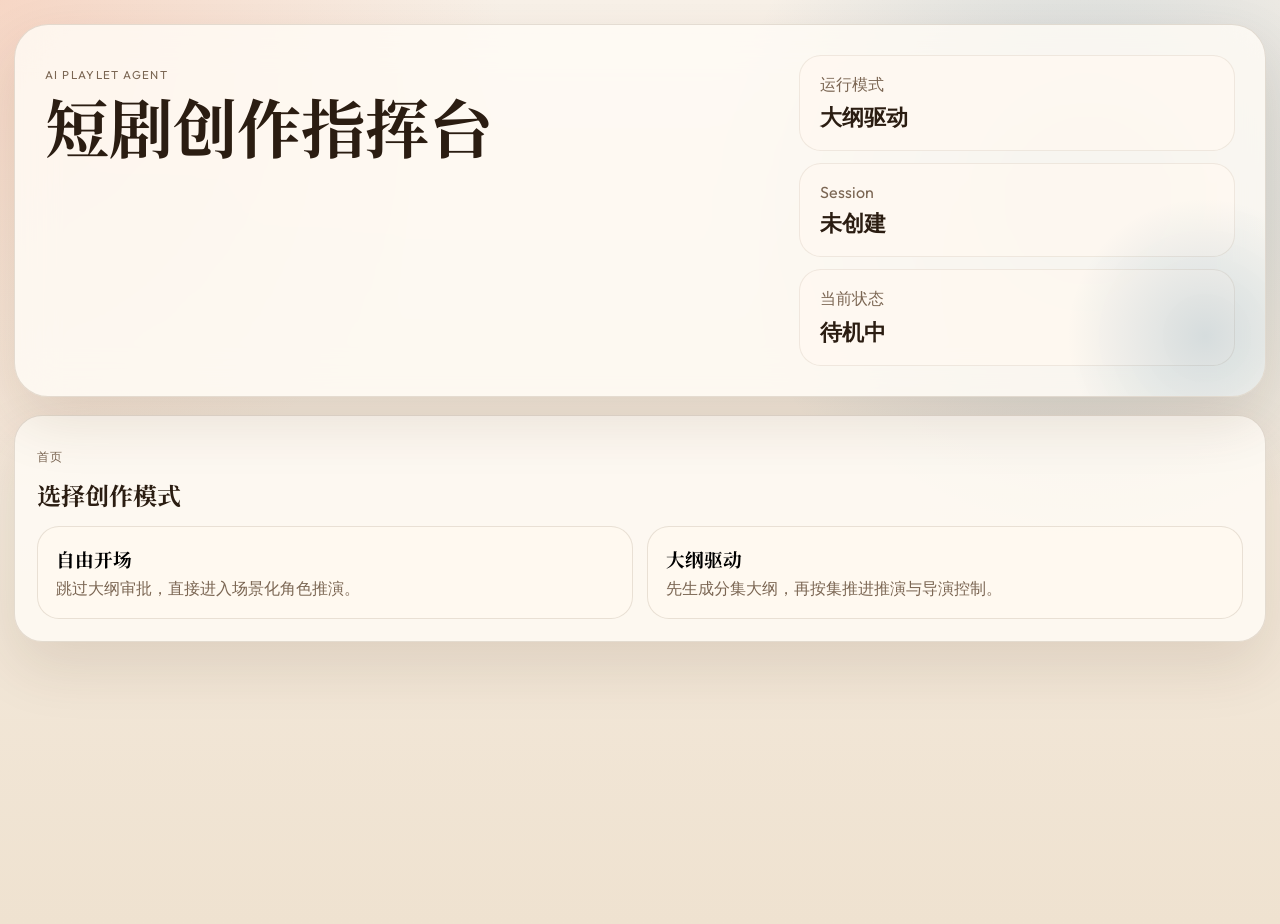
==== frontend/index.html @ dd29f6aa "fix frontend workflow interactions and runtime UX" ====
<!DOCTYPE html>
<html lang="zh-CN">
<head>
  <meta charset="UTF-8">
  <meta name="viewport" content="width=device-width, initial-scale=1.0">
  <title>AI Playlet Agent Console</title>
  <link rel="preconnect" href="https://fonts.googleapis.com">
  <link rel="preconnect" href="https://fonts.gstatic.com" crossorigin>
  <link href="https://fonts.googleapis.com/css2?family=Noto+Serif+SC:wght@500;700&family=Outfit:wght@400;500;600;700&display=swap" rel="stylesheet">
  <link rel="stylesheet" href="./styles.css">
</head>
<body>
  <div class="page-shell">
    <header class="hero-card">
      <div class="hero-copy">
        <p class="eyebrow">AI Playlet Agent</p>
        <h1>短剧创作指挥台</h1>
      </div>
      <div class="hero-metrics">
        <article>
          <span>运行模式</span>
          <strong id="modeBadge">未选择</strong>
        </article>
        <article>
          <span>Session</span>
          <strong id="sessionBadge">未创建</strong>
        </article>
        <article>
          <span>当前状态</span>
          <strong id="statusBadge">待机中</strong>
        </article>
      </div>
    </header>

    <section class="mode-select" id="modeSelectPanel">
      <div class="mode-select-head">
        <p class="panel-kicker">首页</p>
        <h2>选择创作模式</h2>
      </div>
      <div class="mode-card-grid">
        <button class="mode-card" id="modeFreeCard" type="button">
          <h3>自由开场</h3>
          <p>跳过大纲审批，直接进入场景化角色推演。</p>
        </button>
        <button class="mode-card" id="modePlannedCard" type="button">
          <h3>大纲驱动</h3>
          <p>先生成分集大纲，再按集推进推演与导演控制。</p>
        </button>
      </div>
    </section>

    <nav class="stage-toolbar" aria-label="workflow stages">
      <button class="stage-step active" type="button" data-stage-target="1">
        <span class="stage-step-index">1</span>
        <span class="stage-step-label">阶段 1</span>
      </button>
      <button class="stage-step" type="button" data-stage-target="2">
        <span class="stage-step-index">2</span>
        <span class="stage-step-label">阶段 2</span>
      </button>
      <button class="stage-step" type="button" data-stage-target="3">
        <span class="stage-step-index">3</span>
        <span class="stage-step-label">阶段 3</span>
      </button>
      <button class="stage-step" type="button" data-stage-target="4">
        <span class="stage-step-index">4</span>
        <span class="stage-step-label">阶段 4</span>
      </button>
    </nav>

    <main class="workspace-grid">
      <section class="panel inspiration-panel" data-stage="1">
        <div class="panel-heading">
          <div>
            <p class="panel-kicker">阶段 1</p>
            <h2>基础设定</h2>
          </div>
          <div class="panel-heading-actions">
            <button class="icon-btn" id="randomizeAll" type="button" aria-label="随机刷新灵感">✦</button>
          </div>
        </div>

        <article class="setup-card" id="backgroundSetupCard">
          <div class="setup-card-head">
            <h3>故事背景卡片</h3>
            <div class="action-row">
              <button class="ghost-btn small" id="oneLineBackgroundBtn" type="button">一句话生成</button>
              <button class="ghost-btn small" id="optimizeInput" type="button">随机选择</button>
            </div>
          </div>

          <div class="slot-machine">
            <div class="slot-reel">
              <span class="slot-label">题材</span>
              <strong id="genreResult">重生复仇</strong>
            </div>
            <div class="slot-reel">
              <span class="slot-label">模式</span>
              <strong id="runModeResult">待选择</strong>
            </div>
            <div class="slot-reel">
              <span class="slot-label">开场场景</span>
              <strong id="sceneResult">总裁办公室</strong>
            </div>
          </div>

          <div class="chip-block">
            <label>题材风格</label>
            <div class="chip-list" data-field="genre"></div>
            <div class="chip-list hidden" data-field="runMode"></div>
          </div>

          <div class="field-grid">
            <label>
              故事核 / Logline
              <textarea id="plotInput" rows="3" placeholder="例如：真千金重回签离婚协议当晚，决定反杀布局。"></textarea>
            </label>
            <label>
              开场场景
              <input id="sceneInput" type="text" placeholder="例如：董事会会议室 / 医院走廊 / 直播间">
            </label>
          </div>

          <div class="control-group">
            <label for="episodeCount">规划集数（数字）</label>
            <input id="episodeCount" type="number" min="1" max="20" value="5">
            <div class="range-meta">
              <span>最少 1 集</span>
              <strong id="episodeCountValue">5 集</strong>
              <span>最多 20 集</span>
            </div>
          </div>

          <div class="action-row">
            <button class="primary-btn" id="confirmBackgroundBtn" type="button">确定背景并进入角色设置</button>
          </div>
        </article>

        <article class="setup-card hidden" id="roleSetupCard">
          <div class="setup-card-head">
            <h3>角色选择卡片</h3>
            <div class="action-row">
              <button class="ghost-btn small" id="oneLineRoleBtn" type="button">一键生成角色</button>
              <button class="ghost-btn small" id="openRoleDesignerBtn" type="button">打开角色设计器</button>
            </div>
          </div>

          <section class="role-composer">
            <div class="role-composer-display" id="roleComposerDisplay">
              <div class="role-composer-head">
                <div>
                  <label class="role-composer-title">核心角色卡</label>
                </div>
              </div>
              <div class="main-role-grid" id="mainRoleCards"></div>
              <p class="role-composer-hint" id="roleEntryHint">点击“打开角色设计器”可编辑角色名、定位、身份、性格等字段。</p>
            </div>
          </section>

          <div class="action-row">
            <button class="primary-btn" id="confirmRoleSetupBtn" type="button">确定角色并进入推演阶段</button>
          </div>
        </article>

        <input id="customTagInput" class="hidden" type="text" value="">
        <p id="promptPreview" class="hidden"></p>
      </section>

      <section class="panel outline-panel" data-stage="2">
        <div class="panel-heading">
          <div>
            <p class="panel-kicker">阶段 2</p>
            <h2>剧本结构树</h2>
          </div>
          <div class="panel-heading-actions">
            <button class="warning-btn small" id="generateOutlineBtn" type="button">生成大纲</button>
          </div>
        </div>

        <aside class="outline-tree">
          <div class="tree-head">
            <div>
              <h3>大纲</h3>
              <p id="outlineStatus">还没有可用大纲</p>
            </div>
          </div>
          <ul id="outlineTree"></ul>
        </aside>

        <div class="outline-side-controls">
          <div class="hidden">
            <input id="roundLimit" type="range" min="3" max="12" value="6">
            <strong id="roundValue">6 轮目标</strong>
          </div>
          <label class="director-box">
            大纲审稿意见
            <textarea id="outlineFeedback" rows="4" placeholder="例如：第1集直接起冲突，不要慢铺垫。"></textarea>
          </label>

          <div class="action-row">
            <button class="ghost-btn" id="reviewOutlineBtn" type="button">提交审稿意见</button>
            <button class="primary-btn" id="approveOutlineBtn" type="button">审核通过</button>
          </div>
        </div>
      </section>

      <section class="panel sandbox-panel" data-stage="3">
        <div class="panel-heading">
          <div>
            <p class="panel-kicker">阶段 3-A</p>
            <h2>群聊式推演沙盒</h2>
          </div>
          <div class="live-state">
            <span class="live-dot"></span>
            <span id="streamStatus">等待创建 session</span>
          </div>
        </div>
        <div class="chat-stage">
          <div class="chat-toolbar">
            <span>角色演绎区</span>
            <div class="toolbar-actions">
              <span id="turnBadge">第 0 句</span>
              <button class="primary-btn small" id="startDemo" type="button">开始第一轮推演</button>
              <button class="ghost-btn small hidden" id="nextEpisodeBtn" type="button">开始下一集</button>
              <button class="ghost-btn small" id="refreshStageBtn" type="button">刷新快照</button>
            </div>
          </div>
          <div class="chat-feed" id="chatFeed"></div>
        </div>
      </section>

      <section class="panel control-panel" data-stage="3">
        <div class="panel-heading">
          <div>
            <p class="panel-kicker">阶段 3-B</p>
            <h2>导演与监制控制</h2>
          </div>
        </div>

        <div class="control-group">
          <label for="timelineSlider">回档步数</label>
          <input id="timelineSlider" type="range" min="0" max="0" value="0">
          <div class="range-meta">
            <span>开场</span>
            <strong id="timelineValue">第 0 句</strong>
            <span>当前</span>
          </div>
          <div class="action-row">
            <button class="ghost-btn" id="rollbackBtn" type="button">执行回档</button>
          </div>
        </div>

        <div class="action-row">
          <button class="warning-btn" id="cutScene" type="button">暂停</button>
          <button class="primary-btn" id="continueScene" type="button">继续推演</button>
        </div>

        <label class="director-box">
          导演指令
          <textarea id="directorCommand" rows="4" placeholder="例如：让林若雪下一句先抛证据，不做解释。"></textarea>
        </label>

        <label class="director-box">
          指令对象
          <select id="targetRole"></select>
        </label>

        <div class="action-row">
          <button class="ghost-btn" id="sendDirective" type="button">注入下一轮指令</button>
        </div>
      </section>

      <section class="panel monitor-panel" data-stage="3">
        <div class="panel-heading">
          <div>
            <p class="panel-kicker">阶段 3-C</p>
            <h2>监控监制</h2>
          </div>
        </div>
        <div class="monitor-card">
          <p class="prompt-title">监制 Agent 观察</p>
          <ul id="monitorFeed"></ul>
        </div>
      </section>

      <section class="panel output-panel" data-stage="4">
        <div class="panel-heading">
          <div>
            <p class="panel-kicker">阶段 4</p>
            <h2>导出结果</h2>
          </div>
          <button class="ghost-btn small hidden" id="formatScript" type="button">手动导出</button>
        </div>

        <div class="output-layout">
          <article class="script-preview">
            <h3>标准台本预览</h3>
            <pre id="scriptOutput"></pre>
            <div class="action-row">
              <button class="primary-btn" id="downloadScriptBtn" type="button">下载台本</button>
            </div>
          </article>
          <article class="api-card hidden">
            <h3>状态与 JSON 预览</h3>
            <code id="apiSnippet">等待请求...</code>
            <p id="apiHint">隐藏</p>
            <button class="ghost-btn small" id="previewStateBtn" type="button">查看当前快照</button>
          </article>
        </div>
      </section>
    </main>

    <footer class="stage-footer-nav">
      <button class="ghost-btn" id="stagePrevBtn" type="button">上一步</button>
      <p class="stage-hint" id="stageHint">阶段 1：先完成基础设定。</p>
      <div class="stage-footer-actions">
        <button class="ghost-btn" id="resetSessionBtn" type="button">重置会话</button>
        <button class="primary-btn" id="stageNextBtn" type="button">下一步</button>
      </div>
    </footer>
  </div>

  <template id="messageTemplate">
    <article class="chat-message">
      <div class="message-role"></div>
      <div class="message-body"></div>
    </article>
  </template>

  <div class="modal-shell hidden" id="roleDesignerModal" aria-hidden="true">
    <div class="modal-backdrop" data-close-role-modal="true"></div>
    <section class="modal-card" role="dialog" aria-modal="true" aria-labelledby="roleDesignerTitle">
      <div class="modal-head">
        <div>
          <p class="panel-kicker">角色设计器</p>
          <h2 id="roleDesignerTitle">自定义角色信息与数量</h2>
          <p id="roleDesignerStats">可按模板快速创建并编辑角色。</p>
        </div>
        <button class="icon-btn" id="closeRoleDesignerBtn" type="button" aria-label="关闭角色设计器">✕</button>
      </div>

      <div class="role-designer-toolbar">
        <label>
          角色模板
          <select id="rolePresetSelect"></select>
        </label>
        <div class="action-row">
          <button class="ghost-btn small" id="addPresetRoleBtn" type="button">添加模板角色</button>
          <button class="primary-btn small" id="addCustomRoleBtn" type="button">新增自定义角色</button>
        </div>
      </div>

      <div class="role-designer-list" id="roleDesignerList"></div>
    </section>
  </div>

  <div class="modal-shell hidden" id="oneLineModal" aria-hidden="true">
    <div class="modal-backdrop" id="oneLineModalBackdrop"></div>
    <section class="modal-card one-line-modal" role="dialog" aria-modal="true" aria-labelledby="oneLineTitle">
      <div class="modal-head">
        <div>
          <p class="panel-kicker">智能生成</p>
          <h2 id="oneLineTitle">一句话输入</h2>
        </div>
        <button class="icon-btn" id="closeOneLineModalBtn" type="button" aria-label="关闭">✕</button>
      </div>
      <label>
        输入一句话描述
        <textarea id="oneLineInput" rows="4" placeholder="例如：真假千金在家族董事会上正面对决，男主突然公开关键录音。"></textarea>
      </label>
      <div class="action-row">
        <button class="primary-btn" id="confirmOneLineBtn" type="button">生成并填充</button>
      </div>
    </section>
  </div>

  <div class="loading-shell hidden" id="loadingMask" aria-live="polite" aria-busy="false">
    <div class="loading-backdrop"></div>
    <section class="loading-card" role="status" aria-atomic="true">
      <div class="loading-spin-ring" aria-hidden="true"></div>
      <h3 id="loadingTitle">正在处理，请稍等几分钟</h3>
      <p id="loadingHint">大纲生成和导演指令需要调用模型，通常会有一点等待时间。</p>
      <p class="loading-tipline" id="loadingTips">你可以先看下角色卡，回来结果会自动更新。</p>
    </section>
  </div>

  <script src="./js/config.js"></script>
  <script src="./js/runtime-actions.js"></script>
  <script src="./js/bind-events.js"></script>
  <script src="./js/workflow-mode.js"></script>
  <script src="./app.js"></script>
</body>
</html>
---- frontend/styles.css ----
:root {
  color-scheme: light;
  --bg: #f5efe5;
  --bg-glow:
    radial-gradient(circle at top left, rgba(240, 120, 74, 0.22), transparent 32%),
    radial-gradient(circle at 85% 20%, rgba(27, 99, 146, 0.2), transparent 28%),
    linear-gradient(180deg, #f8f1e8 0%, #efe2d0 100%);
  --panel: rgba(255, 252, 246, 0.82);
  --panel-strong: #fff9f0;
  --border: rgba(111, 82, 56, 0.18);
  --text: #2b1d12;
  --muted: #7b6653;
  --accent: #c4522d;
  --accent-deep: #8e3417;
  --accent-soft: rgba(196, 82, 45, 0.12);
  --secondary: #1f5f84;
  --secondary-soft: rgba(31, 95, 132, 0.14);
  --success: #2d7d56;
  --warning: #9b3b2f;
  --shadow: 0 24px 60px rgba(71, 42, 20, 0.12);
  --radius-xl: 28px;
  --radius-lg: 22px;
  --radius-md: 16px;
  --radius-sm: 12px;
}

* {
  box-sizing: border-box;
}

body {
  margin: 0;
  min-height: 100vh;
  font-family: "Outfit", "HarmonyOS Sans SC", "PingFang SC", sans-serif;
  background: var(--bg-glow);
  color: var(--text);
}

button,
input,
textarea,
select {
  font: inherit;
}

button {
  border: 0;
  cursor: pointer;
}

.hidden {
  display: none !important;
}

.mode-select {
  margin-top: 18px;
  border-radius: var(--radius-xl);
  border: 1px solid var(--border);
  background: var(--panel);
  box-shadow: var(--shadow);
  padding: 22px;
  display: grid;
  gap: 14px;
}

.mode-select-head h2 {
  margin: 0;
  font-family: "Noto Serif SC", serif;
}

.mode-card-grid {
  display: grid;
  grid-template-columns: repeat(2, minmax(0, 1fr));
  gap: 14px;
}

.mode-card {
  text-align: left;
  border-radius: var(--radius-lg);
  padding: 18px;
  border: 1px solid rgba(111, 82, 56, 0.15);
  background: rgba(255, 249, 240, 0.7);
  transition: transform 180ms ease, box-shadow 180ms ease, border-color 180ms ease;
}

.mode-card:hover {
  transform: translateY(-4px);
  border-color: rgba(196, 82, 45, 0.35);
  box-shadow: 0 16px 32px rgba(196, 82, 45, 0.18);
}

.mode-card h3 {
  margin: 0 0 6px;
  font-family: "Noto Serif SC", serif;
}

.mode-card p {
  margin: 0;
  color: var(--muted);
}

.setup-card {
  display: grid;
  gap: 14px;
  padding: 16px;
  border-radius: var(--radius-lg);
  background: rgba(255, 249, 240, 0.74);
  border: 1px solid rgba(111, 82, 56, 0.1);
}

.setup-card-head {
  display: flex;
  align-items: center;
  justify-content: space-between;
  gap: 12px;
}

.setup-card-head h3 {
  margin: 0;
  font-family: "Noto Serif SC", serif;
}

textarea,
input[type="text"],
select {
  width: 100%;
  border: 1px solid var(--border);
  border-radius: var(--radius-sm);
  background: rgba(255, 250, 241, 0.92);
  padding: 0.9rem 1rem;
  color: var(--text);
  resize: vertical;
  transition: border-color 160ms ease, box-shadow 160ms ease, transform 160ms ease;
}

textarea:focus,
input[type="text"]:focus,
select:focus {
  outline: none;
  border-color: rgba(196, 82, 45, 0.45);
  box-shadow: 0 0 0 4px rgba(196, 82, 45, 0.08);
  transform: translateY(-1px);
}

.page-shell {
  width: min(1580px, calc(100% - 28px));
  margin: 24px auto 40px;
}

.hero-card,
.panel {
  backdrop-filter: blur(20px);
  background: var(--panel);
  border: 1px solid var(--border);
  box-shadow: var(--shadow);
}

.hero-card {
  border-radius: 34px;
  padding: 30px;
  display: grid;
  grid-template-columns: 1.5fr 0.9fr;
  gap: 28px;
  position: relative;
  overflow: hidden;
}

.hero-card::after {
  content: "";
  position: absolute;
  inset: auto -90px -90px auto;
  width: 300px;
  height: 300px;
  background: radial-gradient(circle, rgba(31, 95, 132, 0.18), transparent 65%);
}

.eyebrow,
.panel-kicker,
.slot-label,
.prompt-title,
.script-preview h3,
.api-card h3,
.outline-tree h3 {
  text-transform: uppercase;
  letter-spacing: 0.12em;
  font-size: 0.72rem;
  color: var(--muted);
}

.hero-copy h1,
.panel-heading h2 {
  margin: 0;
  font-family: "Noto Serif SC", serif;
}

.hero-copy h1 {
  font-size: clamp(2.4rem, 5vw, 4.6rem);
  line-height: 1.02;
  margin-top: 0.2rem;
}

.hero-actions,
.action-row,
.toolbar-actions {
  display: flex;
  gap: 12px;
  flex-wrap: wrap;
  align-items: center;
}

.hero-actions {
  margin-top: 10px;
}

.hero-metrics {
  display: grid;
  gap: 12px;
  align-content: start;
}

.hero-metrics article,
.prompt-card,
.monitor-card,
.api-card,
.script-preview,
.slot-reel,
.outline-tree,
.chat-stage {
  background: rgba(255, 249, 240, 0.74);
  border: 1px solid rgba(111, 82, 56, 0.1);
  border-radius: var(--radius-lg);
}

.hero-metrics article {
  padding: 18px 20px;
}

.hero-metrics span,
.range-meta span,
.range-meta strong,
.monitor-card li,
.api-card p,
.chat-toolbar,
.tree-head p {
  color: var(--muted);
}

#roundHint {
  color: var(--muted);
  font-size: 0.84rem;
  line-height: 1.45;
}

.hero-metrics strong {
  display: block;
  margin-top: 0.45rem;
  font-size: 1.35rem;
  color: var(--text);
  word-break: break-all;
}

.stage-toolbar {
  margin-top: 18px;
  display: grid;
  grid-template-columns: repeat(4, minmax(0, 1fr));
  gap: 10px;
}

.stage-step {
  display: inline-flex;
  align-items: center;
  justify-content: center;
  gap: 8px;
  border: 1px solid var(--border);
  border-radius: 999px;
  padding: 0.72rem 0.86rem;
  background: rgba(255, 249, 240, 0.74);
  color: var(--muted);
  font-weight: 600;
  transition: background 160ms ease, color 160ms ease, transform 160ms ease, border-color 160ms ease;
}

.stage-step-index {
  width: 22px;
  height: 22px;
  border-radius: 999px;
  display: inline-flex;
  align-items: center;
  justify-content: center;
  font-size: 0.82rem;
  background: rgba(31, 95, 132, 0.14);
  color: var(--secondary);
}

.stage-step-label {
  font-size: 0.92rem;
  letter-spacing: 0.01em;
}

.stage-step.active {
  color: #fff7f2;
  border-color: transparent;
  background: linear-gradient(135deg, var(--accent) 0%, var(--accent-deep) 100%);
  box-shadow: 0 10px 24px rgba(196, 82, 45, 0.2);
}

.stage-step.active .stage-step-index {
  background: rgba(255, 247, 242, 0.24);
  color: #fff7f2;
}

.stage-step.done {
  border-color: rgba(45, 125, 86, 0.35);
  color: var(--success);
}

.stage-step.done .stage-step-index {
  background: rgba(45, 125, 86, 0.18);
  color: var(--success);
}

.stage-step.locked {
  opacity: 0.7;
}

.workspace-grid {
  display: grid;
  grid-template-columns: repeat(6, minmax(0, 1fr));
  gap: 18px;
  margin-top: 18px;
}

.workspace-grid.stage-focus {
  grid-template-columns: 1fr;
}

.workspace-grid.stage-focus .panel {
  grid-column: 1 / -1 !important;
  align-self: stretch;
  height: auto !important;
}

.workspace-grid.stage-focus.stage-focus-3 {
  grid-template-columns: minmax(0, 2fr) minmax(0, 1fr);
  grid-template-rows: auto auto;
}

.workspace-grid.stage-focus.stage-focus-3 .sandbox-panel {
  grid-column: 1 / 2 !important;
  grid-row: 1 / 3;
}

.workspace-grid.stage-focus.stage-focus-3 .control-panel {
  grid-column: 2 / 3 !important;
  grid-row: 1 / 2;
}

.workspace-grid.stage-focus.stage-focus-3 .monitor-panel {
  grid-column: 2 / 3 !important;
  grid-row: 2 / 3;
}

.stage-hidden {
  display: none !important;
}

.panel {
  border-radius: var(--radius-xl);
  padding: 22px;
}

.inspiration-panel,
.outline-panel,
.control-panel,
.monitor-panel {
  display: grid;
  align-content: start;
  gap: 18px;
}

.sandbox-panel,
.output-panel {
  display: grid;
  gap: 18px;
}

.inspiration-panel {
  grid-column: 1 / 4;
  align-self: stretch;
}

.outline-panel {
  grid-column: 4 / 7;
  align-self: stretch;
  overflow: hidden;
  grid-template-rows: auto minmax(0, 1fr) auto;
  min-height: 0;
}

.sandbox-panel {
  grid-column: 1 / 5;
  align-content: start;
  align-self: stretch;
}

.control-panel {
  grid-column: 5 / 7;
  align-content: start;
  align-self: stretch;
  gap: 12px;
  padding-top: 18px;
  padding-bottom: 18px;
}

.output-panel {
  grid-column: 1 / 7;
}

.monitor-panel {
  grid-column: 1 / 7;
}

.panel-heading {
  display: flex;
  justify-content: space-between;
  align-items: center;
  gap: 16px;
}

.panel-heading-actions,
.tree-actions {
  display: inline-flex;
  align-items: center;
  gap: 10px;
}

.tree-actions {
  margin-right: 10px;
}

.panel-heading h2 {
  font-size: 1.7rem;
}

.panel-heading-actions,
.tree-actions {
  display: inline-flex;
  align-items: center;
  gap: 10px;
}

.tree-actions {
  margin-right: 10px;
}

.primary-btn,
.ghost-btn,
.warning-btn,
.icon-btn {
  border-radius: 999px;
  padding: 0.8rem 1.2rem;
  transition: transform 160ms ease, box-shadow 160ms ease, background 160ms ease, opacity 160ms ease;
}

.primary-btn {
  color: #fff7f2;
  background: linear-gradient(135deg, var(--accent) 0%, var(--accent-deep) 100%);
  box-shadow: 0 12px 24px rgba(196, 82, 45, 0.24);
}

.ghost-btn,
.icon-btn {
  color: var(--secondary);
  background: var(--secondary-soft);
}

.warning-btn {
  color: #fff7f0;
  background: linear-gradient(135deg, var(--warning) 0%, #732217 100%);
}

.small {
  padding: 0.62rem 0.95rem;
  font-size: 0.92rem;
}

.primary-btn:hover,
.ghost-btn:hover,
.warning-btn:hover,
.icon-btn:hover {
  transform: translateY(-2px);
}

.primary-btn:disabled,
.ghost-btn:disabled,
.warning-btn:disabled,
.icon-btn:disabled {
  opacity: 0.55;
  cursor: not-allowed;
  transform: none;
}

.slot-machine {
  display: grid;
  grid-template-columns: repeat(3, 1fr);
  gap: 12px;
}

.slot-reel {
  padding: 16px;
  min-height: 108px;
  position: relative;
  overflow: hidden;
}

.slot-reel strong {
  display: block;
  font-size: 1.3rem;
  margin-top: 0.75rem;
  line-height: 1.2;
}

.slot-reel::after {
  content: "";
  position: absolute;
  inset: auto 16px 12px;
  height: 4px;
  border-radius: 999px;
  background: linear-gradient(90deg, rgba(196, 82, 45, 0.28), rgba(31, 95, 132, 0.18));
}

.chip-block,
.control-group {
  display: grid;
  gap: 10px;
}

.chip-list {
  display: flex;
  gap: 10px;
  flex-wrap: wrap;
}

.chip-list[data-field="runMode"] {
  display: none;
}

.chip {
  border-radius: 999px;
  padding: 0.66rem 0.92rem;
  color: var(--secondary);
  background: rgba(31, 95, 132, 0.09);
  border: 1px solid transparent;
}

.chip.active {
  color: var(--accent-deep);
  background: rgba(196, 82, 45, 0.12);
  border-color: rgba(196, 82, 45, 0.26);
}

.field-grid {
  display: grid;
  gap: 14px;
}

.role-composer {
  display: grid;
  gap: 14px;
  padding: 18px;
  border-radius: var(--radius-lg);
  background: rgba(255, 249, 240, 0.74);
  border: 1px solid rgba(111, 82, 56, 0.1);
  position: relative;
  z-index: 2;
}

.role-composer-entry,
.role-composer-display {
  display: grid;
  gap: 10px;
  position: relative;
  z-index: 3;
}

#openRoleDesignerBtn {
  position: relative;
  z-index: 4;
  pointer-events: auto;
}

.role-entry-hint {
  margin: 0;
  color: var(--muted);
  line-height: 1.55;
}

.role-composer-hint {
  margin: 0;
  color: var(--muted);
  font-size: 0.84rem;
  line-height: 1.5;
}

.role-composer-head {
  display: flex;
  align-items: start;
  justify-content: space-between;
  gap: 12px;
}

.role-composer-title {
  display: block;
  color: var(--text);
  margin-bottom: 2px;
  font-family: "Noto Serif SC", serif;
  font-size: 1.2rem;
  font-weight: 700;
  letter-spacing: 0.04em;
}

#roleDesignerStats {
  margin: 0;
  color: var(--muted);
  line-height: 1.55;
}

.main-role-grid {
  display: grid;
  grid-template-columns: repeat(3, minmax(0, 1fr));
  gap: 12px;
}

.role-card {
  display: grid;
  gap: 10px;
  padding: 16px;
  border-radius: var(--radius-md);
  border: 1px solid rgba(111, 82, 56, 0.12);
  background: rgba(255, 255, 255, 0.62);
}

.role-summary-preview,
.role-template-hint,
.role-position-note {
  margin: 0;
  color: var(--muted);
  line-height: 1.55;
}

.role-summary-preview {
  font-size: 0.94rem;
}

.role-template-hint,
.role-position-note {
  font-size: 0.85rem;
}

.main-role-empty {
  grid-column: 1 / -1;
  padding: 16px;
  border-radius: var(--radius-md);
  background: rgba(255, 255, 255, 0.58);
  border: 1px dashed rgba(111, 82, 56, 0.18);
  color: var(--muted);
}

.role-card-head {
  display: flex;
  align-items: center;
  justify-content: space-between;
  gap: 12px;
  flex-wrap: wrap;
}

.role-card-topline {
  display: flex;
  align-items: center;
  justify-content: space-between;
  gap: 10px;
  flex-wrap: wrap;
}

.role-card-title-block {
  min-width: 0;
  flex: 1;
}

.role-card-name {
  font-size: 2rem;
  line-height: 1.15;
  letter-spacing: 0.02em;
  white-space: nowrap;
  word-break: keep-all;
}

.role-position-pill {
  display: inline-flex;
  align-items: center;
  padding: 0.36rem 0.72rem;
  border-radius: 999px;
  background: rgba(31, 95, 132, 0.1);
  color: var(--secondary);
  font-size: 0.82rem;
  white-space: nowrap;
}

.role-card-head h3,
.role-editor-head h3,
.modal-head h2 {
  margin: 0;
  font-family: "Noto Serif SC", serif;
}

.role-card-head p,
.role-editor-head p,
.modal-head p {
  margin: 6px 0 0;
  color: var(--muted);
}

.role-badge {
  align-self: start;
  padding: 0.38rem 0.72rem;
  border-radius: 999px;
  background: rgba(196, 82, 45, 0.12);
  color: var(--accent-deep);
  font-size: 0.78rem;
  white-space: nowrap;
}

.modal-shell {
  position: fixed;
  inset: 0;
  z-index: 30;
  display: grid;
  place-items: center;
  padding: 18px;
}

.modal-backdrop {
  position: absolute;
  inset: 0;
  background: rgba(43, 29, 18, 0.36);
  backdrop-filter: blur(6px);
}

.modal-card {
  position: relative;
  width: min(1120px, 100%);
  max-height: calc(100vh - 36px);
  overflow: auto;
  padding: 22px;
  border-radius: 30px;
  background: var(--panel-strong);
  border: 1px solid rgba(111, 82, 56, 0.14);
  box-shadow: var(--shadow);
  display: grid;
  gap: 18px;
}

.modal-head,
.role-designer-toolbar,
.role-editor-head {
  display: flex;
  align-items: start;
  justify-content: space-between;
  gap: 14px;
}

.role-designer-toolbar {
  padding: 14px 16px;
  border-radius: var(--radius-lg);
  background: rgba(31, 95, 132, 0.07);
  border: 1px solid rgba(31, 95, 132, 0.1);
}

.role-designer-toolbar label {
  min-width: 220px;
}

.role-designer-list {
  display: grid;
  gap: 14px;
}

.role-editor {
  display: grid;
  gap: 14px;
  padding: 18px;
  border-radius: var(--radius-lg);
  background: rgba(255, 255, 255, 0.72);
  border: 1px solid rgba(111, 82, 56, 0.12);
}

.role-editor-grid {
  display: grid;
  grid-template-columns: repeat(3, minmax(0, 1fr));
  gap: 12px;
}

.role-editor-span {
  grid-column: span 3;
}

.danger-btn {
  border-radius: 999px;
  padding: 0.72rem 1rem;
  color: #fff7f0;
  background: linear-gradient(135deg, #a44c3a 0%, #7f2a1f 100%);
}

.danger-btn:hover {
  transform: translateY(-2px);
}

select option:disabled {
  color: #a79a8d;
}

body.modal-open {
  overflow: hidden;
}

.field-grid label,
.director-box {
  display: grid;
  gap: 8px;
  color: var(--muted);
}

.prompt-card,
.monitor-card,
.api-card,
.script-preview,
.outline-tree,
.chat-stage {
  padding: 18px;
}

.outline-panel .outline-tree {
  display: grid;
  grid-template-rows: auto minmax(0, 1fr);
  height: 100%;
  min-height: 0;
  overflow: hidden;
}

.outline-side-controls {
  display: grid;
  align-content: start;
  gap: 10px;
}

.outline-side-controls .director-box {
  gap: 6px;
}

.outline-side-controls .director-box textarea {
  min-height: 92px;
}

.outline-side-controls .action-row {
  justify-content: flex-start;
}

.tree-head {
  display: flex;
  align-items: start;
  justify-content: space-between;
  gap: 12px;
}

.tree-head p {
  margin: 8px 0 0;
  font-size: 0.92rem;
  line-height: 1.5;
}

.outline-tree ul,
.monitor-card ul {
  list-style: none;
  margin: 14px 0 0;
  padding: 0;
  display: grid;
  gap: 12px;
}

.outline-tree ul {
  overflow: auto;
  min-height: 0;
  padding-right: 6px;
  scrollbar-gutter: stable;
}

.outline-tree li {
  padding: 12px 14px;
  background: rgba(255, 255, 255, 0.56);
  border-radius: var(--radius-md);
  border-left: 4px solid rgba(196, 82, 45, 0.35);
  display: grid;
  gap: 6px;
}

.outline-tree small {
  display: block;
  color: var(--muted);
  line-height: 1.55;
}

.chat-stage {
  display: grid;
  grid-template-rows: auto auto;
  min-height: 0;
  min-width: 0;
  height: auto;
  overflow: hidden;
}

.chat-toolbar {
  display: flex;
  justify-content: space-between;
  align-items: center;
  margin-bottom: 12px;
}

.chat-feed {
  display: grid;
  align-content: start;
  gap: 8px;
  overflow: auto;
  min-height: 0;
  max-height: 540px;
  padding-right: 8px;
  scrollbar-gutter: stable;
  overscroll-behavior: contain;
  scrollbar-width: thin;
  scrollbar-color: rgba(196, 82, 45, 0.65) rgba(31, 95, 132, 0.08);
}

.chat-feed::-webkit-scrollbar {
  width: 10px;
}

.chat-feed::-webkit-scrollbar-track {
  background: rgba(31, 95, 132, 0.08);
  border-radius: 999px;
}

.chat-feed::-webkit-scrollbar-thumb {
  background: linear-gradient(180deg, rgba(196, 82, 45, 0.75), rgba(142, 52, 23, 0.82));
  border-radius: 999px;
  border: 2px solid rgba(255, 249, 240, 0.74);
}

.chat-message {
  display: grid;
  gap: 6px;
  padding: 12px 14px;
  border-radius: 20px;
  background: rgba(255, 255, 255, 0.72);
  border: 1px solid rgba(111, 82, 56, 0.1);
  transform-origin: left center;
  animation: pop-in 320ms ease;
}

.chat-message.action {
  border-left: 4px solid rgba(31, 95, 132, 0.45);
}

.chat-message.dialogue {
  border-left: 4px solid rgba(196, 82, 45, 0.42);
}

.chat-message.thought {
  border-left: 4px solid rgba(45, 125, 86, 0.4);
}

.chat-message.monitor,
.chat-message.director,
.chat-message.system {
  border-left: 4px solid rgba(155, 59, 47, 0.46);
  background: rgba(255, 247, 243, 0.9);
}

.message-role {
  font-size: 0.78rem;
  letter-spacing: 0.12em;
  text-transform: uppercase;
  color: var(--muted);
}

.message-body {
  line-height: 1.55;
  font-size: 0.96rem;
  white-space: pre-wrap;
  overflow-wrap: anywhere;
}

.message-body.compact {
  display: grid;
  gap: 4px;
}

.compound-line {
  display: grid;
  grid-template-columns: 136px 1fr;
  gap: 8px;
  align-items: start;
}

.compound-label {
  color: var(--muted);
  font-size: 0.76rem;
  letter-spacing: 0.08em;
  text-transform: uppercase;
  white-space: nowrap;
  padding-right: 6px;
}

.compound-text {
  white-space: pre-wrap;
  overflow-wrap: anywhere;
}

.live-state {
  display: inline-flex;
  align-items: center;
  gap: 8px;
  color: var(--muted);
}

.live-dot {
  width: 10px;
  height: 10px;
  border-radius: 50%;
  background: var(--success);
  box-shadow: 0 0 0 0 rgba(45, 125, 86, 0.45);
  animation: pulse 1.8s infinite;
}

input[type="range"] {
  width: 100%;
  accent-color: var(--accent);
}

input[type="number"] {
  width: 100%;
  border: 1px solid var(--border);
  border-radius: var(--radius-sm);
  background: rgba(255, 250, 241, 0.92);
  padding: 0.9rem 1rem;
  color: var(--text);
}

.range-meta {
  display: flex;
  justify-content: space-between;
  align-items: center;
  font-size: 0.92rem;
}

.stack {
  flex-direction: column;
}

.control-panel .control-group,
.control-panel .director-box {
  gap: 6px;
}

.control-panel .action-row {
  gap: 8px;
}

.control-panel .director-box textarea {
  min-height: 88px;
}

.control-panel .monitor-card {
  padding: 14px;
}

.monitor-card li {
  padding-bottom: 10px;
  border-bottom: 1px dashed rgba(111, 82, 56, 0.18);
  line-height: 1.5;
}

.output-layout {
  display: grid;
  grid-template-columns: 1.3fr 0.9fr;
  gap: 16px;
}

.script-preview pre,
.api-card code {
  display: block;
  white-space: pre-wrap;
  word-break: break-word;
  font-family: "IBM Plex Mono", "Consolas", monospace;
}

.script-preview pre {
  max-height: 420px;
  overflow: auto;
  margin: 0;
  line-height: 1.8;
}

.api-card {
  display: grid;
  gap: 14px;
  align-content: start;
}

.api-card code {
  padding: 12px 14px;
  border-radius: var(--radius-md);
  background: rgba(31, 95, 132, 0.08);
  color: var(--secondary);
  min-height: 240px;
  max-height: 420px;
  overflow: auto;
}

.stage-footer-nav {
  margin-top: 16px;
  display: flex;
  align-items: center;
  justify-content: space-between;
  gap: 12px;
}

.stage-footer-actions {
  display: inline-flex;
  gap: 10px;
  align-items: center;
}

.one-line-modal {
  width: min(720px, 100%);
}

.loading-shell {
  position: fixed;
  inset: 0;
  z-index: 60;
  display: grid;
  place-items: center;
  padding: 18px;
}

.loading-backdrop {
  position: absolute;
  inset: 0;
  background:
    radial-gradient(circle at 18% 18%, rgba(196, 82, 45, 0.25), transparent 36%),
    radial-gradient(circle at 82% 20%, rgba(31, 95, 132, 0.2), transparent 34%),
    rgba(43, 29, 18, 0.44);
  backdrop-filter: blur(7px);
}

.loading-card {
  position: relative;
  width: min(560px, 100%);
  border-radius: 28px;
  padding: 28px 24px;
  background: rgba(255, 250, 242, 0.95);
  border: 1px solid rgba(111, 82, 56, 0.2);
  box-shadow: 0 26px 70px rgba(71, 42, 20, 0.28);
  display: grid;
  justify-items: center;
  text-align: center;
  gap: 12px;
}

.loading-spin-ring {
  width: 66px;
  height: 66px;
  border-radius: 999px;
  border: 5px solid rgba(196, 82, 45, 0.22);
  border-top-color: var(--accent);
  border-right-color: var(--secondary);
  animation: loading-spin 1s linear infinite;
}

.loading-card h3 {
  margin: 2px 0 0;
  font-family: "Noto Serif SC", serif;
  font-size: 1.28rem;
}

.loading-card p {
  margin: 0;
  color: var(--muted);
  line-height: 1.6;
}

.loading-tipline {
  padding: 10px 14px;
  border-radius: 999px;
  background: rgba(196, 82, 45, 0.1);
  color: var(--accent-deep);
}

.stage-hint {
  margin: 0;
  padding: 10px 14px;
  border-radius: 999px;
  border: 1px solid var(--border);
  background: rgba(255, 249, 240, 0.74);
  color: var(--muted);
  text-align: center;
  flex: 1 1 auto;
}

@keyframes pulse {
  0% {
    box-shadow: 0 0 0 0 rgba(45, 125, 86, 0.45);
  }
  70% {
    box-shadow: 0 0 0 10px rgba(45, 125, 86, 0);
  }
  100% {
    box-shadow: 0 0 0 0 rgba(45, 125, 86, 0);
  }
}

@keyframes pop-in {
  from {
    opacity: 0;
    transform: translateY(8px) scale(0.98);
  }
  to {
    opacity: 1;
    transform: translateY(0) scale(1);
  }
}

@keyframes loading-spin {
  from {
    transform: rotate(0deg);
  }
  to {
    transform: rotate(360deg);
  }
}

@media (max-width: 1220px) {
  .stage-toolbar {
    grid-template-columns: repeat(2, minmax(0, 1fr));
  }

  .workspace-grid {
    grid-template-columns: 1fr;
  }

  .workspace-grid.stage-focus.stage-focus-3 {
    grid-template-columns: 1fr;
  }

  .workspace-grid.stage-focus.stage-focus-3 .sandbox-panel,
  .workspace-grid.stage-focus.stage-focus-3 .control-panel,
  .workspace-grid.stage-focus.stage-focus-3 .monitor-panel {
    grid-column: 1 / -1 !important;
    grid-row: auto;
  }

  .main-role-grid,
  .role-editor-grid {
    grid-template-columns: 1fr;
  }

  .role-editor-span {
    grid-column: span 1;
  }

  .inspiration-panel,
  .outline-panel,
  .sandbox-panel,
  .control-panel,
  .monitor-panel,
  .output-panel {
    grid-column: 1 / 2;
  }

  .hero-card,
  .output-layout {
    grid-template-columns: 1fr;
  }

  .role-card-name {
    font-size: 1.6rem;
  }
}

@media (max-width: 720px) {
  .stage-toolbar {
    grid-template-columns: 1fr;
  }

  .stage-step {
    justify-content: flex-start;
  }

  .stage-footer-nav {
    flex-direction: column;
    align-items: stretch;
  }

  .stage-footer-actions {
    display: grid;
    grid-template-columns: 1fr 1fr;
  }

  .page-shell {
    width: min(100% - 20px, 100%);
    margin: 10px auto 24px;
  }

  .hero-card,
  .panel {
    padding: 18px;
    border-radius: 24px;
  }

  .slot-machine {
    grid-template-columns: 1fr;
  }

  .role-card-name {
    font-size: 1.32rem;
    white-space: normal;
  }

  .role-composer-head,
  .role-composer-entry,
  .modal-head,
  .role-designer-toolbar,
  .panel-heading,
  .tree-head,
  .chat-toolbar,
  .range-meta {
    align-items: start;
    flex-direction: column;
  }
}
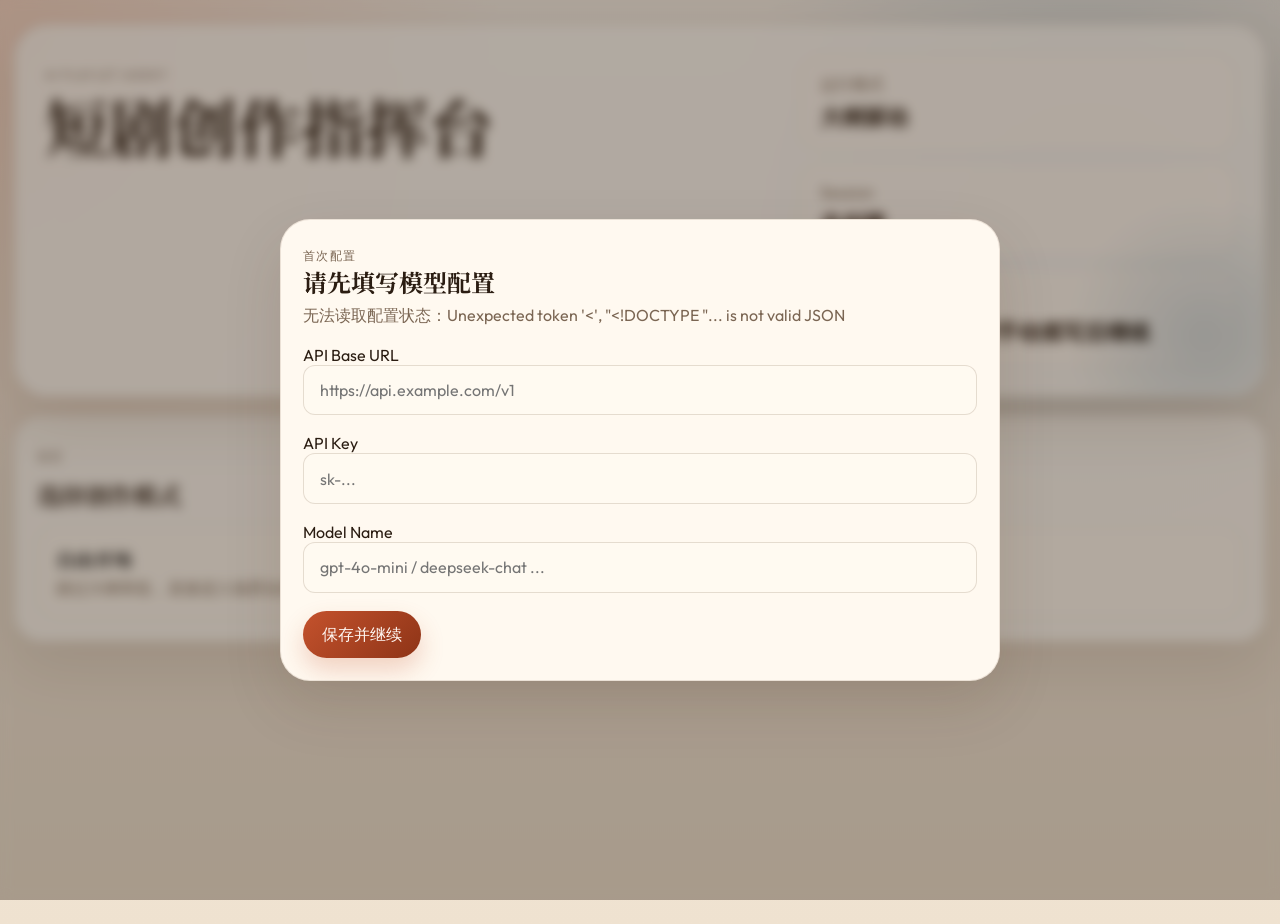
==== commit e42b1ebb: "update config onboarding and free-mode runtime behavior" ====
--- a/frontend/index.html
+++ b/frontend/index.html
@@ -75,9 +75,6 @@
             <p class="panel-kicker">阶段 1</p>
             <h2>基础设定</h2>
           </div>
-          <div class="panel-heading-actions">
-            <button class="icon-btn" id="randomizeAll" type="button" aria-label="随机刷新灵感">✦</button>
-          </div>
         </div>
 
         <article class="setup-card" id="backgroundSetupCard">
@@ -246,28 +243,30 @@
             <span>当前</span>
           </div>
           <div class="action-row">
-            <button class="ghost-btn" id="rollbackBtn" type="button">执行回档</button>
+            <button class="ghost-btn" id="rollbackBtn" type="button">确认回档</button>
           </div>
         </div>
 
         <div class="action-row">
-          <button class="warning-btn" id="cutScene" type="button">暂停</button>
-          <button class="primary-btn" id="continueScene" type="button">继续推演</button>
-        </div>
-
-        <label class="director-box">
-          导演指令
-          <textarea id="directorCommand" rows="4" placeholder="例如：让林若雪下一句先抛证据，不做解释。"></textarea>
-        </label>
-
-        <label class="director-box">
-          指令对象
-          <select id="targetRole"></select>
-        </label>
-
-        <div class="action-row">
-          <button class="ghost-btn" id="sendDirective" type="button">注入下一轮指令</button>
-        </div>
+          <button class="primary-btn" id="runToggleBtn" type="button">继续推演</button>
+        </div>
+
+        <details class="control-advanced" id="advancedControls">
+          <summary>高级控制（导演指令）</summary>
+          <label class="director-box">
+            导演指令
+            <textarea id="directorCommand" rows="4" placeholder="例如：让林若雪下一句先抛证据，不做解释。"></textarea>
+          </label>
+
+          <label class="director-box">
+            指令对象
+            <select id="targetRole"></select>
+          </label>
+
+          <div class="action-row">
+            <button class="ghost-btn" id="sendDirective" type="button">注入下一轮指令</button>
+          </div>
+        </details>
       </section>
 
       <section class="panel monitor-panel" data-stage="3">
@@ -384,6 +383,34 @@
     </section>
   </div>
 
+  <div class="modal-shell hidden" id="configSetupModal" aria-hidden="true">
+    <div class="modal-backdrop"></div>
+    <section class="modal-card one-line-modal" role="dialog" aria-modal="true" aria-labelledby="configSetupTitle">
+      <div class="modal-head">
+        <div>
+          <p class="panel-kicker">首次配置</p>
+          <h2 id="configSetupTitle">请先填写模型配置</h2>
+          <p id="configSetupHint">检测到缺少 .env 或关键字段（base_url / api_key / model）。</p>
+        </div>
+      </div>
+      <label>
+        API Base URL
+        <input id="configBaseUrlInput" type="text" placeholder="https://api.example.com/v1">
+      </label>
+      <label>
+        API Key
+        <input id="configApiKeyInput" type="text" placeholder="sk-...">
+      </label>
+      <label>
+        Model Name
+        <input id="configModelInput" type="text" placeholder="gpt-4o-mini / deepseek-chat ...">
+      </label>
+      <div class="action-row">
+        <button class="primary-btn" id="saveConfigBtn" type="button">保存并继续</button>
+      </div>
+    </section>
+  </div>
+
   <script src="./js/config.js"></script>
   <script src="./js/runtime-actions.js"></script>
   <script src="./js/bind-events.js"></script>
--- a/frontend/styles.css
+++ b/frontend/styles.css
@@ -1078,6 +1078,34 @@
   min-height: 88px;
 }
 
+.control-advanced {
+  border: 1px solid rgba(111, 82, 56, 0.16);
+  border-radius: var(--radius-md);
+  padding: 10px 12px 12px;
+  background: rgba(255, 249, 240, 0.62);
+  display: grid;
+  gap: 10px;
+}
+
+.control-advanced summary {
+  cursor: pointer;
+  color: var(--secondary);
+  font-weight: 600;
+  list-style: none;
+}
+
+.control-advanced summary::-webkit-details-marker {
+  display: none;
+}
+
+.control-advanced summary::before {
+  content: "▸ ";
+}
+
+.control-advanced[open] summary::before {
+  content: "▾ ";
+}
+
 .control-panel .monitor-card {
   padding: 14px;
 }
